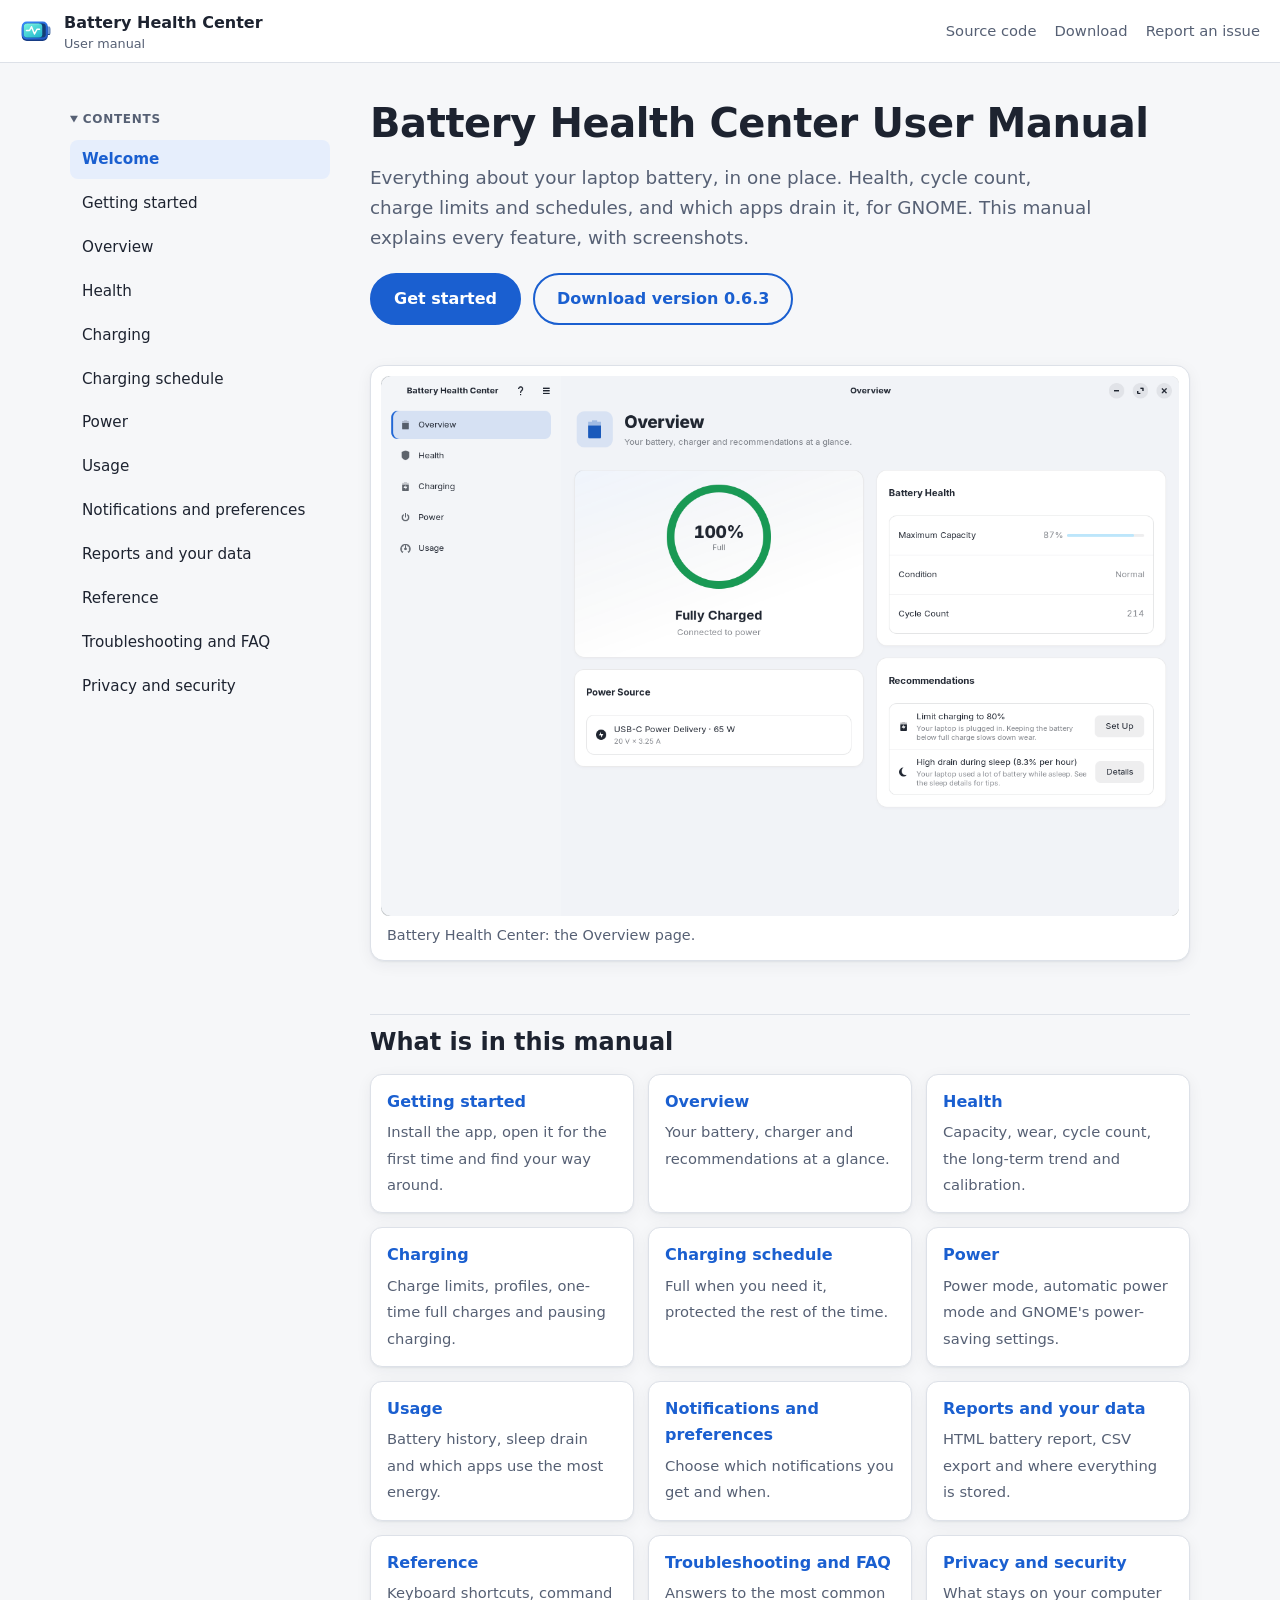
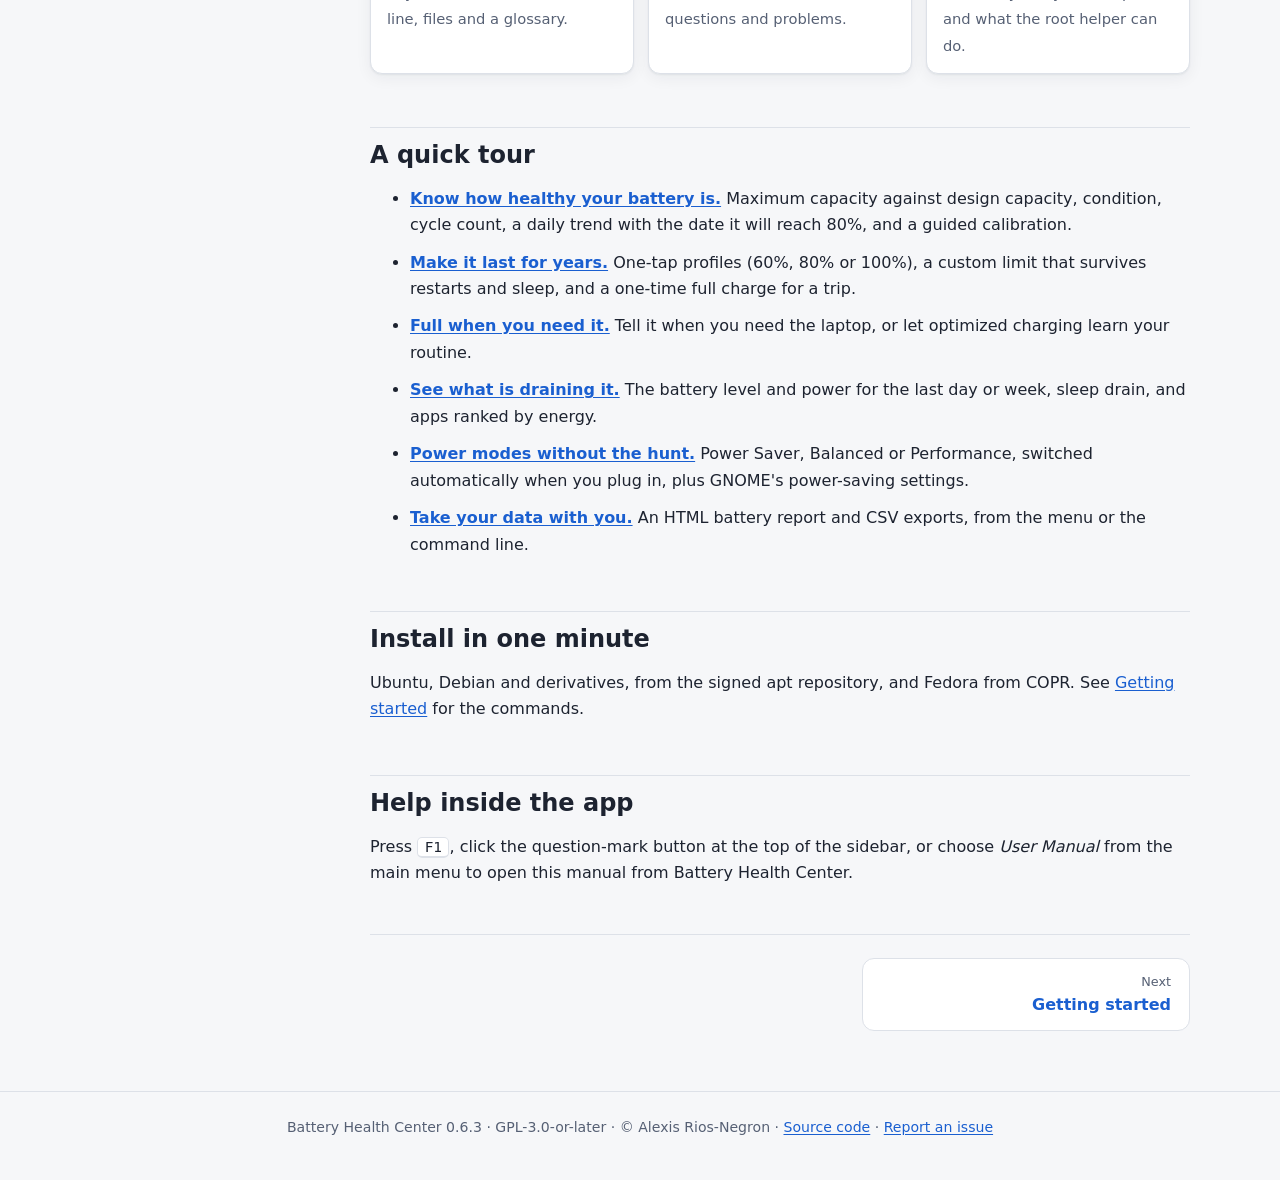
==== docs/index.html @ 54fa7cd8 "Add a detailed user manual (GitHub Pages) and a Help button The manual is a static site in docs/ wit" ====
<!doctype html>
<html lang="en">
<head>
<meta charset="utf-8">
<meta name="viewport" content="width=device-width, initial-scale=1">
<title>Battery Health Center User Manual</title>
<meta name="description" content="The complete user manual for Battery Health Center: battery health, charge limits and schedules, power modes and app energy use for GNOME.">
<meta name="color-scheme" content="light dark">
<link rel="icon" type="image/svg+xml" href="icon.svg">
<link rel="stylesheet" href="manual/style.css">
</head>
<body>
<a class="skip" href="#content">Skip to the content</a>
<header class="top">
  <a class="brand" href="index.html"><img src="icon.svg" alt="" width="32" height="32"><span>Battery Health Center <span class="sub">User manual</span></span></a>
  <nav class="top-links" aria-label="Project links">
    <a href="https://github.com/arios4k/battery-health-center">Source code</a>
    <a href="https://github.com/arios4k/battery-health-center/releases/latest">Download</a>
    <a href="https://github.com/arios4k/battery-health-center/issues">Report an issue</a>
  </nav>
</header>
<div class="layout">
<nav class="side" aria-label="Manual">
<details class="side-menu" open>
<summary>Contents</summary>
<ul><li><a href="index.html" aria-current="page">Welcome</a></li><li><a href="manual/getting-started.html">Getting started</a></li><li><a href="manual/overview.html">Overview</a></li><li><a href="manual/health.html">Health</a></li><li><a href="manual/charging.html">Charging</a></li><li><a href="manual/schedule.html">Charging schedule</a></li><li><a href="manual/power.html">Power</a></li><li><a href="manual/usage.html">Usage</a></li><li><a href="manual/preferences.html">Notifications and preferences</a></li><li><a href="manual/data.html">Reports and your data</a></li><li><a href="manual/reference.html">Reference</a></li><li><a href="manual/troubleshooting.html">Troubleshooting and FAQ</a></li><li><a href="manual/privacy.html">Privacy and security</a></li></ul>
</details>
</nav>
<main id="content">

<section class="hero">
<h1>Battery Health Center User Manual</h1>
<p class="lead">Everything about your laptop battery, in one place. Health, cycle count, charge limits and schedules,
and which apps drain it, for GNOME. This manual explains every feature, with screenshots.</p>
<p class="cta"><a class="button" href="manual/getting-started.html">Get started</a>
<a class="button secondary" href="https://github.com/arios4k/battery-health-center/releases/latest">Download version 0.6.3</a></p>
</section>
<figure><picture><source media="(prefers-color-scheme: dark)" srcset="manual/img/overview-dark.png"><img src="manual/img/overview-light.png" alt="The Battery Health Center window showing the Overview page." loading="lazy"></picture><figcaption>Battery Health Center: the Overview page.</figcaption></figure>
<h2 id="contents">What is in this manual</h2>
<div class="cards"><a class="card" href="manual/getting-started.html"><strong>Getting started</strong><span>Install the app, open it for the first time and find your way around.</span></a><a class="card" href="manual/overview.html"><strong>Overview</strong><span>Your battery, charger and recommendations at a glance.</span></a><a class="card" href="manual/health.html"><strong>Health</strong><span>Capacity, wear, cycle count, the long-term trend and calibration.</span></a><a class="card" href="manual/charging.html"><strong>Charging</strong><span>Charge limits, profiles, one-time full charges and pausing charging.</span></a><a class="card" href="manual/schedule.html"><strong>Charging schedule</strong><span>Full when you need it, protected the rest of the time.</span></a><a class="card" href="manual/power.html"><strong>Power</strong><span>Power mode, automatic power mode and GNOME&#x27;s power-saving settings.</span></a><a class="card" href="manual/usage.html"><strong>Usage</strong><span>Battery history, sleep drain and which apps use the most energy.</span></a><a class="card" href="manual/preferences.html"><strong>Notifications and preferences</strong><span>Choose which notifications you get and when.</span></a><a class="card" href="manual/data.html"><strong>Reports and your data</strong><span>HTML battery report, CSV export and where everything is stored.</span></a><a class="card" href="manual/reference.html"><strong>Reference</strong><span>Keyboard shortcuts, command line, files and a glossary.</span></a><a class="card" href="manual/troubleshooting.html"><strong>Troubleshooting and FAQ</strong><span>Answers to the most common questions and problems.</span></a><a class="card" href="manual/privacy.html"><strong>Privacy and security</strong><span>What stays on your computer and what the root helper can do.</span></a></div>
<h2 id="tour">A quick tour</h2>
<ul class="tour">
<li><strong><a href="manual/health.html">Know how healthy your battery is.</a></strong> Maximum capacity against design capacity, condition, cycle count, a daily trend with the date it will reach 80%, and a guided calibration.</li>
<li><strong><a href="manual/charging.html">Make it last for years.</a></strong> One-tap profiles (60%, 80% or 100%), a custom limit that survives restarts and sleep, and a one-time full charge for a trip.</li>
<li><strong><a href="manual/schedule.html">Full when you need it.</a></strong> Tell it when you need the laptop, or let optimized charging learn your routine.</li>
<li><strong><a href="manual/usage.html">See what is draining it.</a></strong> The battery level and power for the last day or week, sleep drain, and apps ranked by energy.</li>
<li><strong><a href="manual/power.html">Power modes without the hunt.</a></strong> Power Saver, Balanced or Performance, switched automatically when you plug in, plus GNOME's power-saving settings.</li>
<li><strong><a href="manual/data.html">Take your data with you.</a></strong> An HTML battery report and CSV exports, from the menu or the command line.</li>
</ul>
<h2 id="install">Install in one minute</h2>
<p>Ubuntu, Debian and derivatives, from the signed apt repository, and Fedora from COPR. See <a href="manual/getting-started.html#install">Getting started</a> for the commands.</p>
<h2 id="help">Help inside the app</h2>
<p>Press <kbd>F1</kbd>, click the question-mark button at the top of the sidebar, or choose <em>User Manual</em> from the main menu to open this manual from Battery Health Center.</p>

<nav class="pager" aria-label="Previous and next page"><a class="next" href="manual/getting-started.html"><span>Next</span>Getting started</a></nav>
</main>
</div>
<footer>
Battery Health Center 0.6.3 · GPL-3.0-or-later · © Alexis Rios-Negron · <a href="https://github.com/arios4k/battery-health-center">Source code</a> · <a href="https://github.com/arios4k/battery-health-center/issues">Report an issue</a>
</footer>
<script>
(function () {
  var d = document.querySelector('.side-menu');
  if (d && window.matchMedia('(max-width: 900px)').matches) { d.removeAttribute('open'); }
})();
</script>
</body>
</html>
---- docs/manual/style.css ----
/* Battery Health Center user manual. Light and dark follow the visitor's system setting. */
:root {
  --bg: #f6f7f9;
  --surface: #ffffff;
  --text: #1d2330;
  --muted: #566074;
  --line: #dde1e8;
  --accent: #1a5fd0;
  --accent-contrast: #ffffff;
  --accent-soft: #e6eefc;
  --code-bg: #eef1f5;
  --tip: #1a7f4b;
  --note: #1a5fd0;
  --warn: #9a5b00;
  --hw: #6b3fb5;
  --shadow: 0 1px 2px rgba(20, 30, 50, .06), 0 4px 16px rgba(20, 30, 50, .06);
  color-scheme: light dark;
}
@media (prefers-color-scheme: dark) {
  :root {
    --bg: #14171d;
    --surface: #1c2029;
    --text: #e8ebf2;
    --muted: #a3acbd;
    --line: #2c3340;
    --accent: #6aa3ff;
    --accent-contrast: #0b1220;
    --accent-soft: #1f2b45;
    --code-bg: #232937;
    --tip: #4cc38a;
    --note: #6aa3ff;
    --warn: #f0b04a;
    --hw: #b79af0;
    --shadow: none;
  }
}
* { box-sizing: border-box; }
html { scroll-behavior: smooth; scroll-padding-top: 76px; }
body {
  margin: 0; background: var(--bg); color: var(--text);
  font: 16px/1.65 system-ui, -apple-system, "Segoe UI", Cantarell, "Noto Sans", sans-serif;
  -webkit-text-size-adjust: 100%;
}
a { color: var(--accent); text-underline-offset: 2px; }
a:hover { text-decoration-thickness: 2px; }
:focus-visible { outline: 3px solid var(--accent); outline-offset: 2px; border-radius: 4px; }
.skip { position: absolute; left: -999px; top: 8px; background: var(--accent); color: var(--accent-contrast); padding: 8px 14px; border-radius: 8px; z-index: 20; }
.skip:focus { left: 8px; }

.top {
  position: sticky; top: 0; z-index: 10; display: flex; align-items: center; justify-content: space-between;
  gap: 16px; padding: 10px 20px; background: var(--surface); border-bottom: 1px solid var(--line);
}
.brand { display: flex; align-items: center; gap: 12px; color: var(--text); text-decoration: none; font-weight: 700; }
.brand .sub { display: block; font-weight: 400; font-size: .8rem; color: var(--muted); line-height: 1.2; }
.top-links { display: flex; gap: 18px; flex-wrap: wrap; font-size: .92rem; }
.top-links a { color: var(--muted); text-decoration: none; }
.top-links a:hover { color: var(--accent); text-decoration: underline; }

.layout { display: grid; grid-template-columns: 260px minmax(0, 1fr); gap: 40px; max-width: 1180px; margin: 0 auto; padding: 28px 20px 60px; }
.side { position: sticky; top: 76px; align-self: start; max-height: calc(100vh - 96px); overflow: auto; }
.side summary { font-weight: 700; cursor: pointer; padding: 6px 0; color: var(--muted); text-transform: uppercase; font-size: .75rem; letter-spacing: .06em; }
.side ul { list-style: none; margin: 4px 0 0; padding: 0; }
.side a { display: block; padding: 7px 12px; border-radius: 8px; color: var(--text); text-decoration: none; font-size: .95rem; }
.side a:hover { background: var(--accent-soft); }
.side a[aria-current="page"] { background: var(--accent-soft); color: var(--accent); font-weight: 700; }

main { min-width: 0; max-width: 820px; }
h1 { font-size: 2.1rem; line-height: 1.2; margin: 0 0 .4em; letter-spacing: -.01em; }
h2 { font-size: 1.5rem; line-height: 1.3; margin: 2.2em 0 .6em; padding-top: .5em; border-top: 1px solid var(--line); }
h3 { font-size: 1.15rem; margin: 1.6em 0 .4em; }
p, ul, ol, dl { margin: .8em 0; }
li { margin: .3em 0; }
.lead { font-size: 1.15rem; color: var(--muted); max-width: 62ch; }
code, kbd, pre { font-family: ui-monospace, "Cascadia Code", "DejaVu Sans Mono", Menlo, monospace; font-size: .9em; }
code { background: var(--code-bg); padding: .12em .4em; border-radius: 5px; }
kbd { background: var(--surface); border: 1px solid var(--line); border-bottom-width: 2px; padding: .08em .45em; border-radius: 5px; white-space: nowrap; }
pre { background: var(--code-bg); padding: 14px 16px; border-radius: 10px; overflow: auto; border: 1px solid var(--line); line-height: 1.5; }
pre code { background: none; padding: 0; }

figure { margin: 1.4em 0; background: var(--surface); border: 1px solid var(--line); border-radius: 14px; padding: 10px; box-shadow: var(--shadow); }
figure img { display: block; width: 100%; height: auto; border-radius: 8px; }
figure.narrow { max-width: 520px; }
figcaption { margin: 8px 6px 2px; font-size: .9rem; color: var(--muted); }

.table-wrap { overflow-x: auto; margin: 1em 0; border: 1px solid var(--line); border-radius: 12px; background: var(--surface); }
table { border-collapse: collapse; width: 100%; font-size: .95rem; }
th, td { text-align: left; vertical-align: top; padding: 10px 14px; border-bottom: 1px solid var(--line); }
tr:last-child td { border-bottom: 0; }
th { background: var(--accent-soft); font-weight: 700; white-space: nowrap; }

.callout { margin: 1.2em 0; padding: 12px 16px; border-radius: 10px; background: var(--surface); border: 1px solid var(--line); border-left: 5px solid var(--note); }
.callout.tip { border-left-color: var(--tip); }
.callout.warn { border-left-color: var(--warn); }
.callout.hw { border-left-color: var(--hw); }
.callout.tip strong:first-child { color: var(--tip); }
.callout.note strong:first-child { color: var(--note); }
.callout.warn strong:first-child { color: var(--warn); }
.callout.hw strong:first-child { color: var(--hw); }

.steps { counter-reset: step; list-style: none; padding: 0; }
.steps li { counter-increment: step; position: relative; padding: 4px 0 4px 44px; margin: .7em 0; }
.steps li::before {
  content: counter(step); position: absolute; left: 0; top: 2px; width: 30px; height: 30px; border-radius: 50%;
  background: var(--accent); color: var(--accent-contrast); font-weight: 700; display: grid; place-items: center; font-size: .9rem;
}

.toc { background: var(--surface); border: 1px solid var(--line); border-radius: 12px; padding: 12px 18px; margin: 1.2em 0 1.6em; font-size: .95rem; }
.toc ul { margin: .4em 0 0; padding-left: 1.2em; columns: 2; column-gap: 28px; }
.toc li { break-inside: avoid; }

details { background: var(--surface); border: 1px solid var(--line); border-radius: 12px; padding: 4px 16px; margin: .8em 0; }
details summary { cursor: pointer; font-weight: 700; padding: 10px 0; }
details[open] summary { border-bottom: 1px solid var(--line); margin-bottom: 8px; }
.side details { background: none; border: 0; padding: 0; }
.side details[open] summary { border: 0; margin: 0; }

dt { font-weight: 700; margin-top: 1em; }
dd { margin: .2em 0 0 1.2em; color: var(--muted); }

.hero { padding: 8px 0 4px; }
.hero h1 { font-size: 2.5rem; }
.cta { display: flex; gap: 12px; flex-wrap: wrap; margin-top: 1.2em; }
.button { display: inline-block; padding: 11px 22px; border-radius: 999px; background: var(--accent); color: var(--accent-contrast); font-weight: 700; text-decoration: none; border: 2px solid var(--accent); }
.button.secondary { background: transparent; color: var(--accent); }
.button:hover { filter: brightness(1.08); }
.cards { display: grid; grid-template-columns: repeat(auto-fill, minmax(240px, 1fr)); gap: 14px; margin: 1em 0; }
.card { display: block; padding: 14px 16px; background: var(--surface); border: 1px solid var(--line); border-radius: 12px; color: var(--text); text-decoration: none; box-shadow: var(--shadow); }
.card strong { display: block; color: var(--accent); margin-bottom: 4px; }
.card span { color: var(--muted); font-size: .92rem; }
.card:hover { border-color: var(--accent); }
.tour li { margin: .7em 0; }

.pager { display: flex; justify-content: space-between; gap: 14px; margin-top: 3em; padding-top: 1.4em; border-top: 1px solid var(--line); }
.pager a { display: block; padding: 12px 18px; border: 1px solid var(--line); border-radius: 12px; background: var(--surface); text-decoration: none; color: var(--accent); font-weight: 700; min-width: 40%; }
.pager a span { display: block; font-weight: 400; font-size: .8rem; color: var(--muted); }
.pager .next { margin-left: auto; text-align: right; }
.pager a:hover { border-color: var(--accent); }

footer { text-align: center; color: var(--muted); font-size: .88rem; padding: 24px 20px 40px; border-top: 1px solid var(--line); }

@media (max-width: 900px) {
  .layout { grid-template-columns: 1fr; gap: 12px; padding-top: 16px; }
  .side { position: static; max-height: none; background: var(--surface); border: 1px solid var(--line); border-radius: 12px; padding: 4px 14px; }
  .toc ul { columns: 1; }
  .top-links { display: none; }
  h1 { font-size: 1.7rem; }
  .hero h1 { font-size: 1.9rem; }
}
@media (prefers-reduced-motion: reduce) { html { scroll-behavior: auto; } }
@media print {
  .top, .side, .pager, footer, .skip { display: none; }
  .layout { display: block; padding: 0; }
  body { background: #fff; color: #000; }
  figure, .callout, .table-wrap { box-shadow: none; break-inside: avoid; }
}
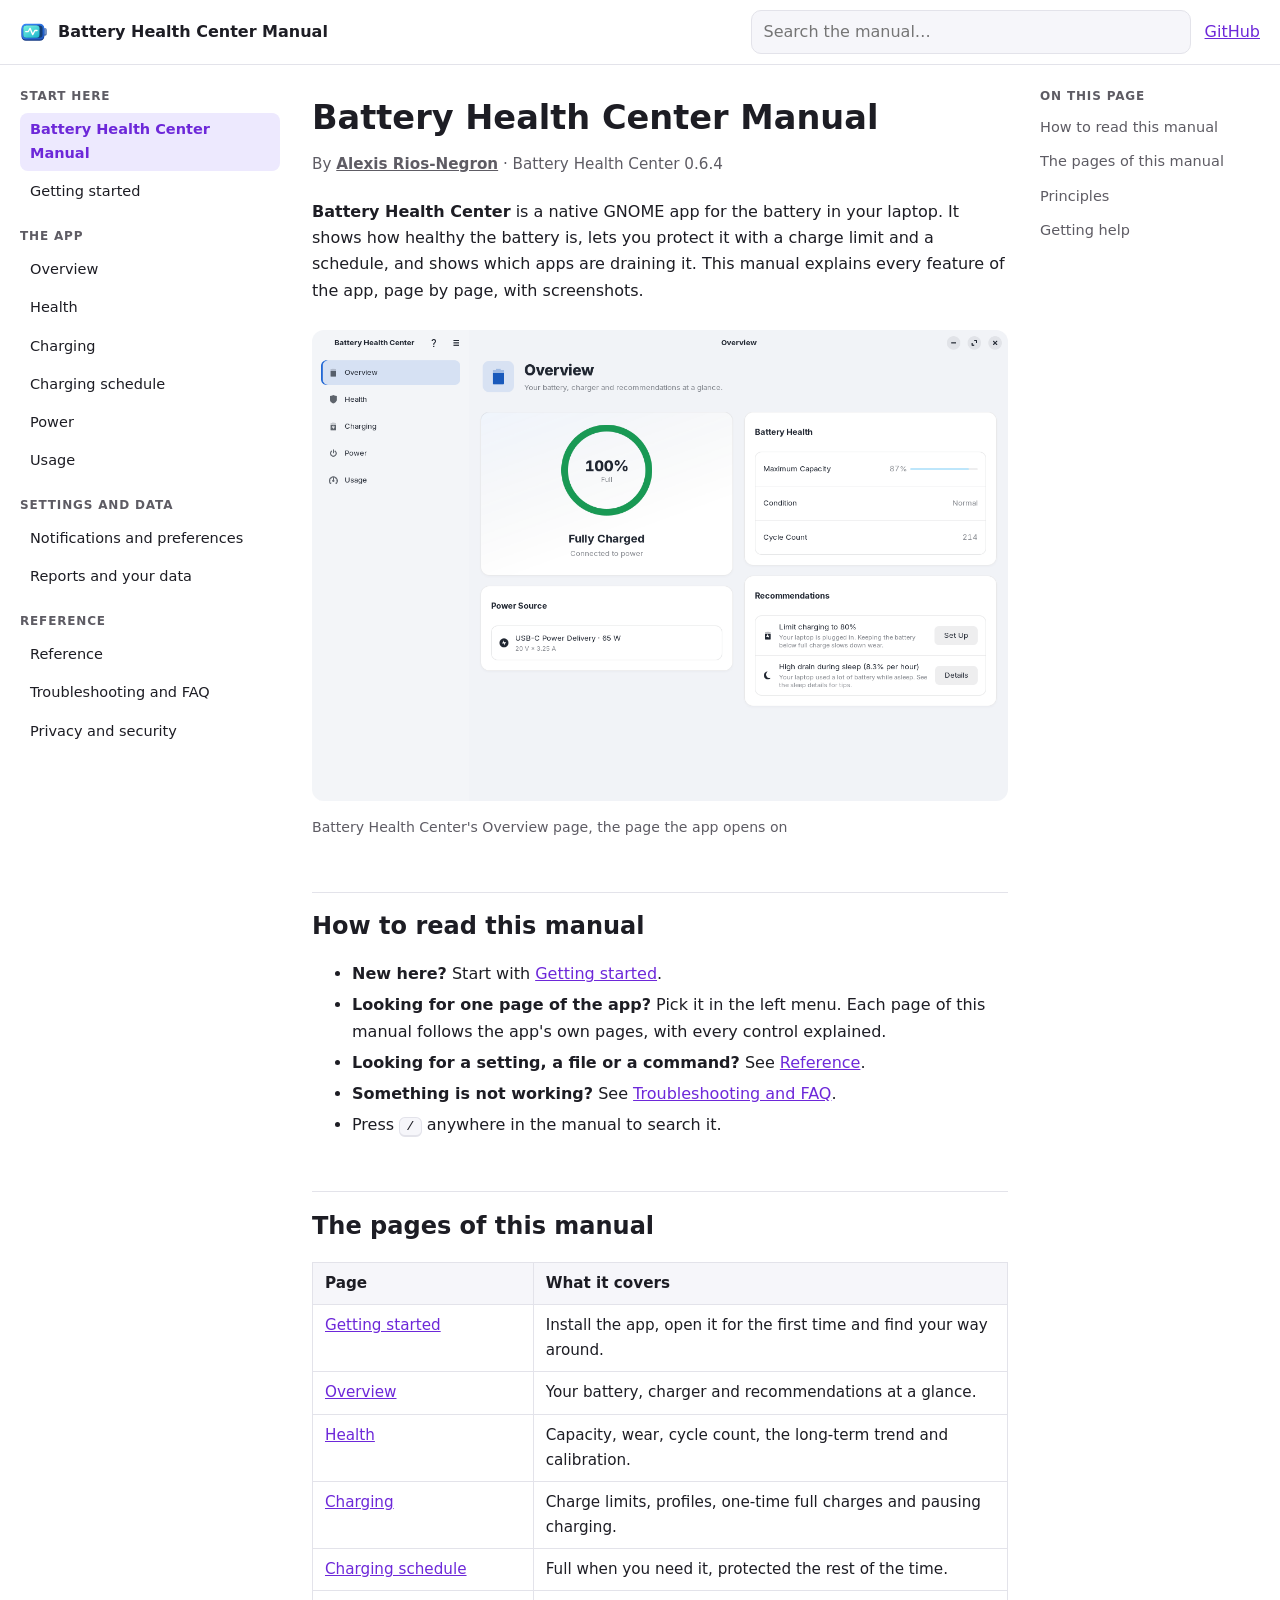
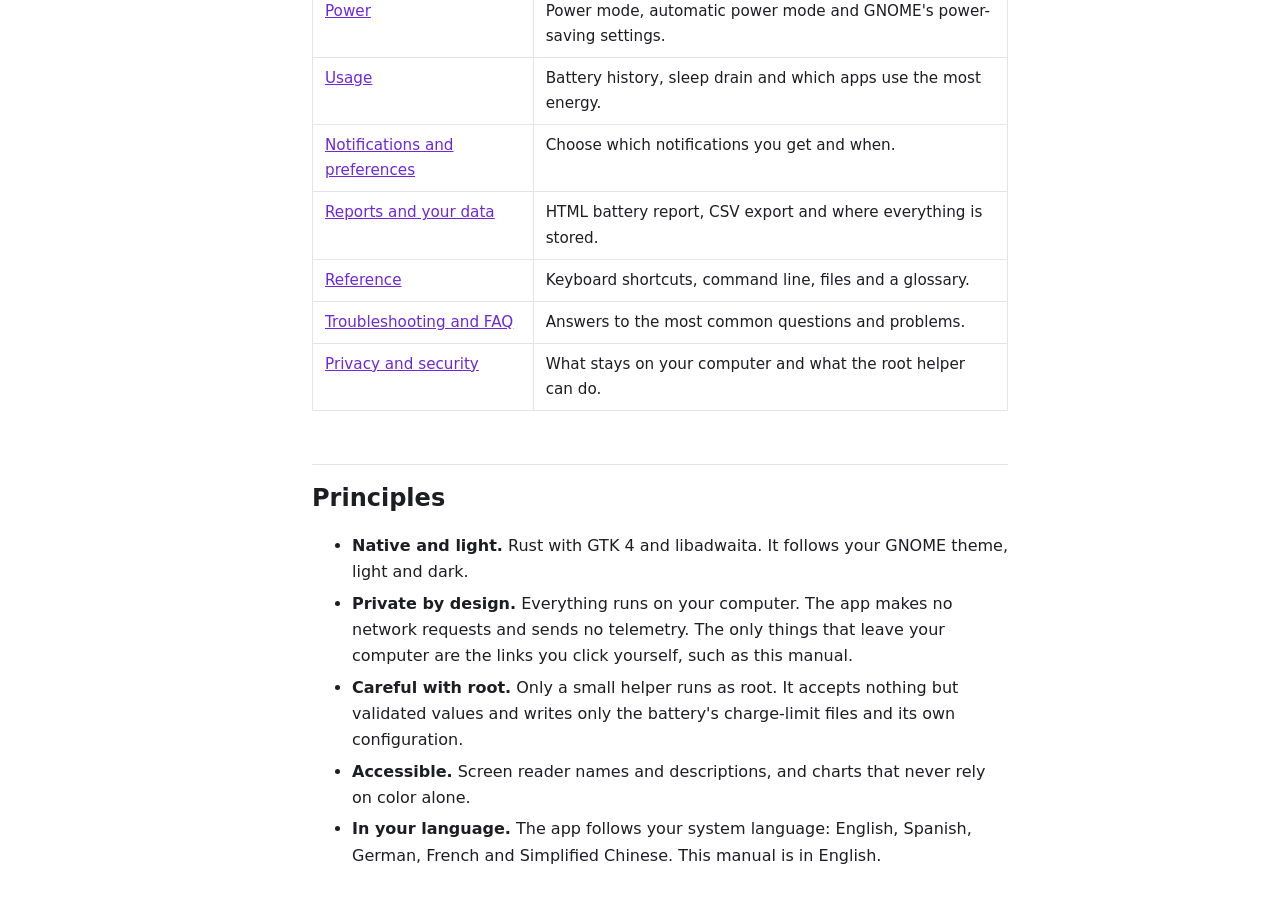
==== commit 3af6932b: "Manual: use the Voltkit manual's design and navigation, and open the matching page from Help Grouped" ====
--- a/docs/index.html
+++ b/docs/index.html
@@ -1,68 +1,6 @@
 <!doctype html>
-<html lang="en">
-<head>
-<meta charset="utf-8">
-<meta name="viewport" content="width=device-width, initial-scale=1">
-<title>Battery Health Center User Manual</title>
-<meta name="description" content="The complete user manual for Battery Health Center: battery health, charge limits and schedules, power modes and app energy use for GNOME.">
-<meta name="color-scheme" content="light dark">
-<link rel="icon" type="image/svg+xml" href="icon.svg">
-<link rel="stylesheet" href="manual/style.css">
-</head>
-<body>
-<a class="skip" href="#content">Skip to the content</a>
-<header class="top">
-  <a class="brand" href="index.html"><img src="icon.svg" alt="" width="32" height="32"><span>Battery Health Center <span class="sub">User manual</span></span></a>
-  <nav class="top-links" aria-label="Project links">
-    <a href="https://github.com/arios4k/battery-health-center">Source code</a>
-    <a href="https://github.com/arios4k/battery-health-center/releases/latest">Download</a>
-    <a href="https://github.com/arios4k/battery-health-center/issues">Report an issue</a>
-  </nav>
-</header>
-<div class="layout">
-<nav class="side" aria-label="Manual">
-<details class="side-menu" open>
-<summary>Contents</summary>
-<ul><li><a href="index.html" aria-current="page">Welcome</a></li><li><a href="manual/getting-started.html">Getting started</a></li><li><a href="manual/overview.html">Overview</a></li><li><a href="manual/health.html">Health</a></li><li><a href="manual/charging.html">Charging</a></li><li><a href="manual/schedule.html">Charging schedule</a></li><li><a href="manual/power.html">Power</a></li><li><a href="manual/usage.html">Usage</a></li><li><a href="manual/preferences.html">Notifications and preferences</a></li><li><a href="manual/data.html">Reports and your data</a></li><li><a href="manual/reference.html">Reference</a></li><li><a href="manual/troubleshooting.html">Troubleshooting and FAQ</a></li><li><a href="manual/privacy.html">Privacy and security</a></li></ul>
-</details>
-</nav>
-<main id="content">
-
-<section class="hero">
-<h1>Battery Health Center User Manual</h1>
-<p class="lead">Everything about your laptop battery, in one place. Health, cycle count, charge limits and schedules,
-and which apps drain it, for GNOME. This manual explains every feature, with screenshots.</p>
-<p class="cta"><a class="button" href="manual/getting-started.html">Get started</a>
-<a class="button secondary" href="https://github.com/arios4k/battery-health-center/releases/latest">Download version 0.6.3</a></p>
-</section>
-<figure><picture><source media="(prefers-color-scheme: dark)" srcset="manual/img/overview-dark.png"><img src="manual/img/overview-light.png" alt="The Battery Health Center window showing the Overview page." loading="lazy"></picture><figcaption>Battery Health Center: the Overview page.</figcaption></figure>
-<h2 id="contents">What is in this manual</h2>
-<div class="cards"><a class="card" href="manual/getting-started.html"><strong>Getting started</strong><span>Install the app, open it for the first time and find your way around.</span></a><a class="card" href="manual/overview.html"><strong>Overview</strong><span>Your battery, charger and recommendations at a glance.</span></a><a class="card" href="manual/health.html"><strong>Health</strong><span>Capacity, wear, cycle count, the long-term trend and calibration.</span></a><a class="card" href="manual/charging.html"><strong>Charging</strong><span>Charge limits, profiles, one-time full charges and pausing charging.</span></a><a class="card" href="manual/schedule.html"><strong>Charging schedule</strong><span>Full when you need it, protected the rest of the time.</span></a><a class="card" href="manual/power.html"><strong>Power</strong><span>Power mode, automatic power mode and GNOME&#x27;s power-saving settings.</span></a><a class="card" href="manual/usage.html"><strong>Usage</strong><span>Battery history, sleep drain and which apps use the most energy.</span></a><a class="card" href="manual/preferences.html"><strong>Notifications and preferences</strong><span>Choose which notifications you get and when.</span></a><a class="card" href="manual/data.html"><strong>Reports and your data</strong><span>HTML battery report, CSV export and where everything is stored.</span></a><a class="card" href="manual/reference.html"><strong>Reference</strong><span>Keyboard shortcuts, command line, files and a glossary.</span></a><a class="card" href="manual/troubleshooting.html"><strong>Troubleshooting and FAQ</strong><span>Answers to the most common questions and problems.</span></a><a class="card" href="manual/privacy.html"><strong>Privacy and security</strong><span>What stays on your computer and what the root helper can do.</span></a></div>
-<h2 id="tour">A quick tour</h2>
-<ul class="tour">
-<li><strong><a href="manual/health.html">Know how healthy your battery is.</a></strong> Maximum capacity against design capacity, condition, cycle count, a daily trend with the date it will reach 80%, and a guided calibration.</li>
-<li><strong><a href="manual/charging.html">Make it last for years.</a></strong> One-tap profiles (60%, 80% or 100%), a custom limit that survives restarts and sleep, and a one-time full charge for a trip.</li>
-<li><strong><a href="manual/schedule.html">Full when you need it.</a></strong> Tell it when you need the laptop, or let optimized charging learn your routine.</li>
-<li><strong><a href="manual/usage.html">See what is draining it.</a></strong> The battery level and power for the last day or week, sleep drain, and apps ranked by energy.</li>
-<li><strong><a href="manual/power.html">Power modes without the hunt.</a></strong> Power Saver, Balanced or Performance, switched automatically when you plug in, plus GNOME's power-saving settings.</li>
-<li><strong><a href="manual/data.html">Take your data with you.</a></strong> An HTML battery report and CSV exports, from the menu or the command line.</li>
-</ul>
-<h2 id="install">Install in one minute</h2>
-<p>Ubuntu, Debian and derivatives, from the signed apt repository, and Fedora from COPR. See <a href="manual/getting-started.html#install">Getting started</a> for the commands.</p>
-<h2 id="help">Help inside the app</h2>
-<p>Press <kbd>F1</kbd>, click the question-mark button at the top of the sidebar, or choose <em>User Manual</em> from the main menu to open this manual from Battery Health Center.</p>
-
-<nav class="pager" aria-label="Previous and next page"><a class="next" href="manual/getting-started.html"><span>Next</span>Getting started</a></nav>
-</main>
-</div>
-<footer>
-Battery Health Center 0.6.3 · GPL-3.0-or-later · © Alexis Rios-Negron · <a href="https://github.com/arios4k/battery-health-center">Source code</a> · <a href="https://github.com/arios4k/battery-health-center/issues">Report an issue</a>
-</footer>
-<script>
-(function () {
-  var d = document.querySelector('.side-menu');
-  if (d && window.matchMedia('(max-width: 900px)').matches) { d.removeAttribute('open'); }
-})();
-</script>
-</body>
-</html>
+<html lang="en"><head><meta charset="utf-8"><meta name="viewport" content="width=device-width, initial-scale=1">
+<title>Battery Health Center Manual</title>
+<meta http-equiv="refresh" content="0; url=manual/">
+<link rel="canonical" href="https://arios4k.github.io/battery-health-center/manual/"></head>
+<body><p>The manual is at <a href="manual/">manual/</a>.</p></body></html>
